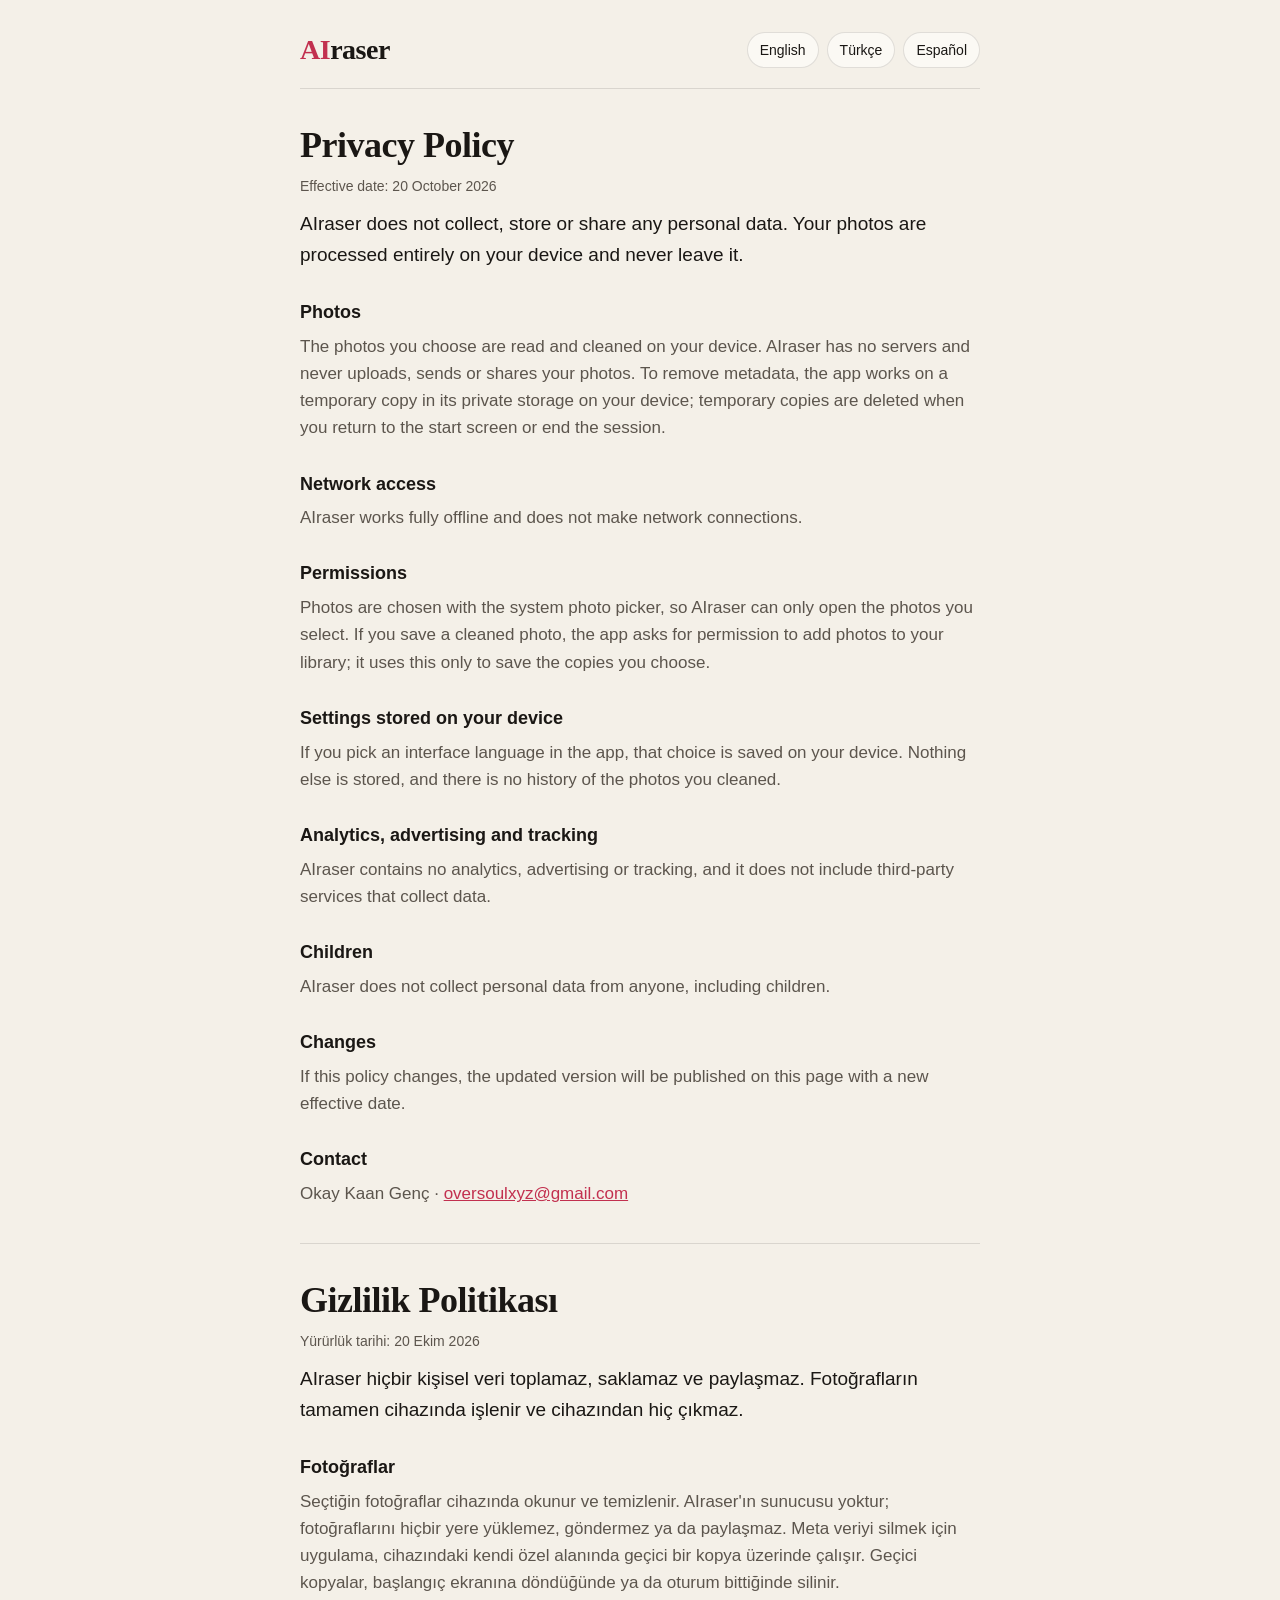
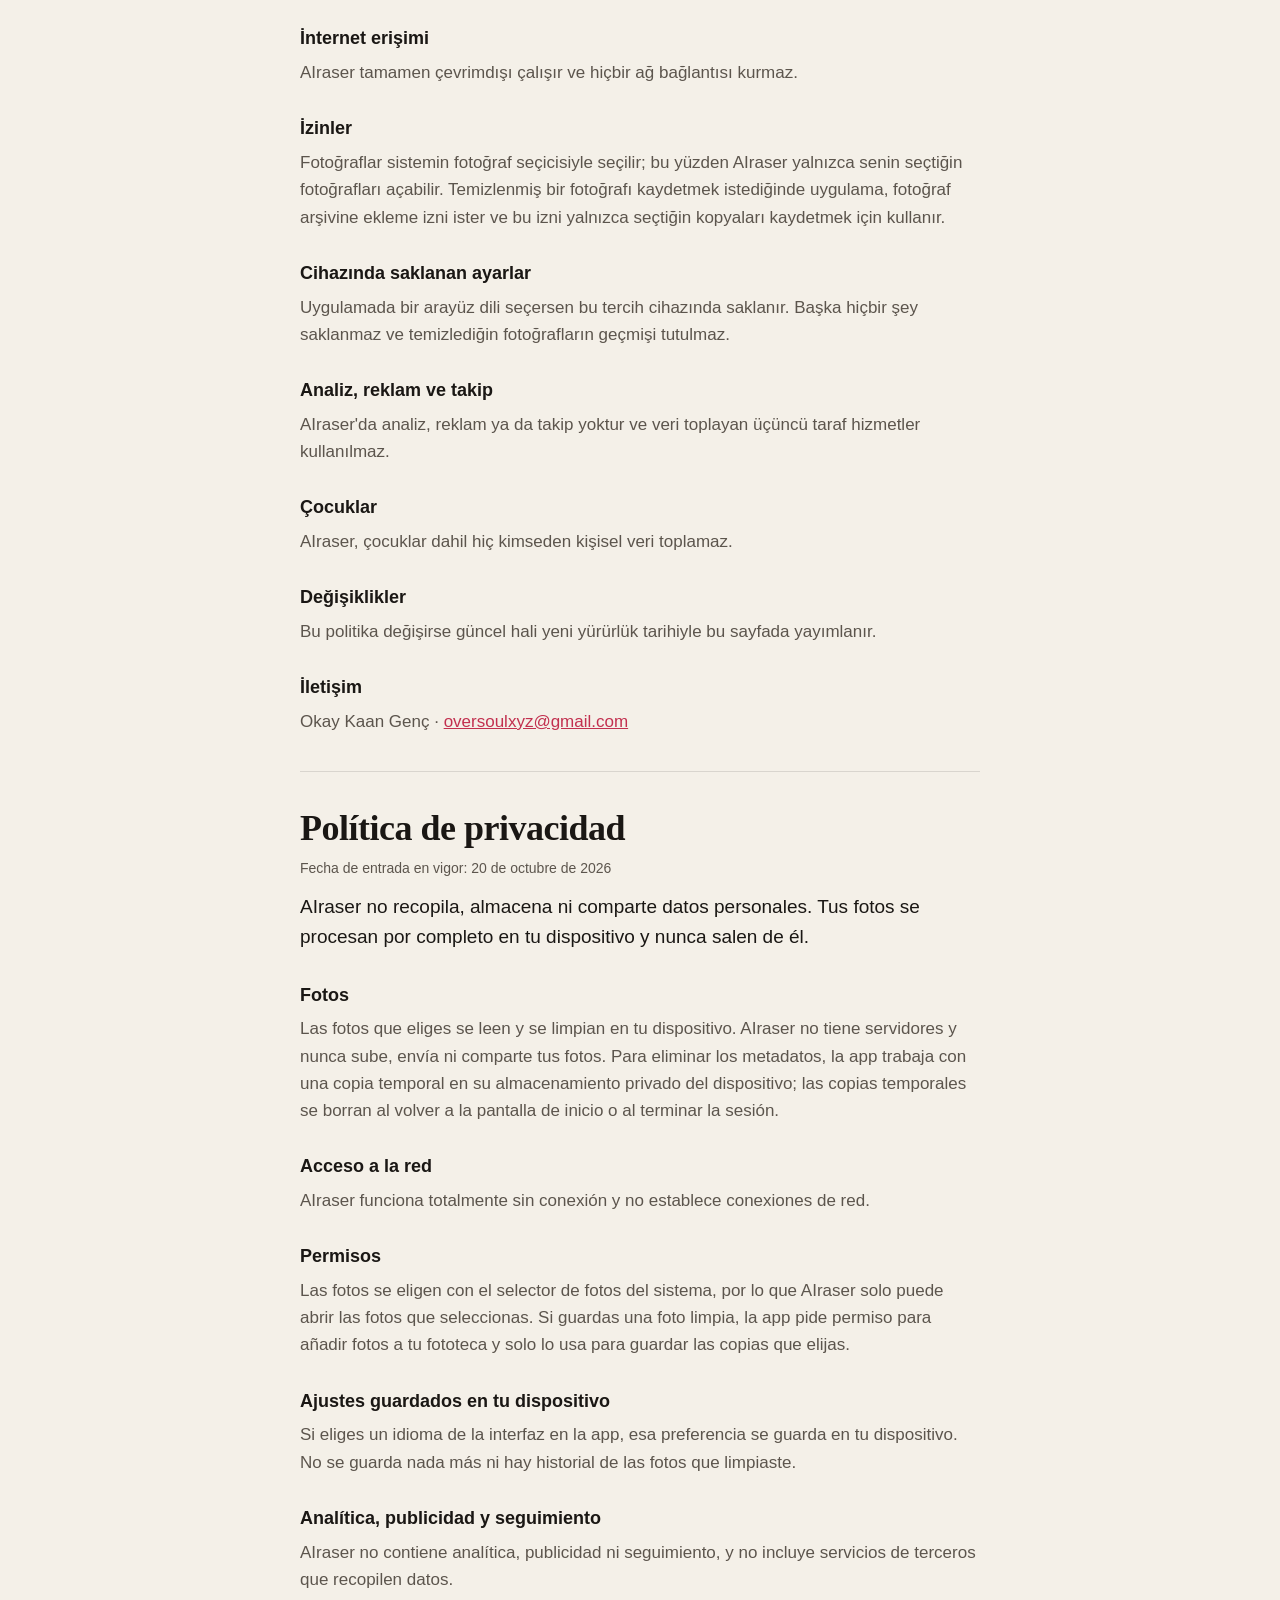
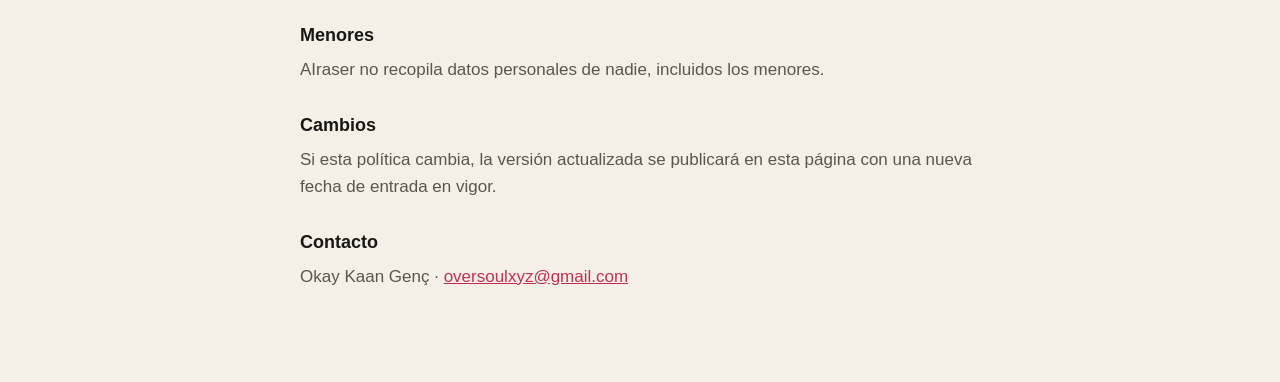
==== privacy.html @ 13f67885 "Add AIraser support and privacy pages Co-Authored-By: Claude Opus 5.5 <noreply@anthropic.com>" ====
<!doctype html>
<html lang="en">
<head>
<meta charset="utf-8">
<meta name="viewport" content="width=device-width, initial-scale=1">
<title>AIraser · Privacy Policy</title>
<meta name="description" content="AIraser does not collect any data. Photos are processed on your device and never leave it.">
<link rel="stylesheet" href="style.css">
</head>
<body>
<main>
  <header>
    <a class="wordmark" href="./"><span>AI</span>raser</a>
    <nav aria-label="Language">
      <a href="#en" lang="en">English</a>
      <a href="#tr" lang="tr">Türkçe</a>
      <a href="#es" lang="es">Español</a>
    </nav>
  </header>

  <section id="en" lang="en">
    <h1>Privacy Policy</h1>
    <p class="meta">Effective date: 20 October 2026</p>
    <p class="lead">AIraser does not collect, store or share any personal data. Your photos are processed entirely on your device and never leave it.</p>

    <h2>Photos</h2>
    <p>The photos you choose are read and cleaned on your device. AIraser has no servers and never uploads, sends or shares your photos. To remove metadata, the app works on a temporary copy in its private storage on your device; temporary copies are deleted when you return to the start screen or end the session.</p>

    <h2>Network access</h2>
    <p>AIraser works fully offline and does not make network connections.</p>

    <h2>Permissions</h2>
    <p>Photos are chosen with the system photo picker, so AIraser can only open the photos you select. If you save a cleaned photo, the app asks for permission to add photos to your library; it uses this only to save the copies you choose.</p>

    <h2>Settings stored on your device</h2>
    <p>If you pick an interface language in the app, that choice is saved on your device. Nothing else is stored, and there is no history of the photos you cleaned.</p>

    <h2>Analytics, advertising and tracking</h2>
    <p>AIraser contains no analytics, advertising or tracking, and it does not include third-party services that collect data.</p>

    <h2>Children</h2>
    <p>AIraser does not collect personal data from anyone, including children.</p>

    <h2>Changes</h2>
    <p>If this policy changes, the updated version will be published on this page with a new effective date.</p>

    <h2>Contact</h2>
    <p>Okay Kaan Genç · <a href="mailto:oversoulxyz@gmail.com">oversoulxyz@gmail.com</a></p>
  </section>

  <section id="tr" lang="tr">
    <h1>Gizlilik Politikası</h1>
    <p class="meta">Yürürlük tarihi: 20 Ekim 2026</p>
    <p class="lead">AIraser hiçbir kişisel veri toplamaz, saklamaz ve paylaşmaz. Fotoğrafların tamamen cihazında işlenir ve cihazından hiç çıkmaz.</p>

    <h2>Fotoğraflar</h2>
    <p>Seçtiğin fotoğraflar cihazında okunur ve temizlenir. AIraser'ın sunucusu yoktur; fotoğraflarını hiçbir yere yüklemez, göndermez ya da paylaşmaz. Meta veriyi silmek için uygulama, cihazındaki kendi özel alanında geçici bir kopya üzerinde çalışır. Geçici kopyalar, başlangıç ekranına döndüğünde ya da oturum bittiğinde silinir.</p>

    <h2>İnternet erişimi</h2>
    <p>AIraser tamamen çevrimdışı çalışır ve hiçbir ağ bağlantısı kurmaz.</p>

    <h2>İzinler</h2>
    <p>Fotoğraflar sistemin fotoğraf seçicisiyle seçilir; bu yüzden AIraser yalnızca senin seçtiğin fotoğrafları açabilir. Temizlenmiş bir fotoğrafı kaydetmek istediğinde uygulama, fotoğraf arşivine ekleme izni ister ve bu izni yalnızca seçtiğin kopyaları kaydetmek için kullanır.</p>

    <h2>Cihazında saklanan ayarlar</h2>
    <p>Uygulamada bir arayüz dili seçersen bu tercih cihazında saklanır. Başka hiçbir şey saklanmaz ve temizlediğin fotoğrafların geçmişi tutulmaz.</p>

    <h2>Analiz, reklam ve takip</h2>
    <p>AIraser'da analiz, reklam ya da takip yoktur ve veri toplayan üçüncü taraf hizmetler kullanılmaz.</p>

    <h2>Çocuklar</h2>
    <p>AIraser, çocuklar dahil hiç kimseden kişisel veri toplamaz.</p>

    <h2>Değişiklikler</h2>
    <p>Bu politika değişirse güncel hali yeni yürürlük tarihiyle bu sayfada yayımlanır.</p>

    <h2>İletişim</h2>
    <p>Okay Kaan Genç · <a href="mailto:oversoulxyz@gmail.com">oversoulxyz@gmail.com</a></p>
  </section>

  <section id="es" lang="es">
    <h1>Política de privacidad</h1>
    <p class="meta">Fecha de entrada en vigor: 20 de octubre de 2026</p>
    <p class="lead">AIraser no recopila, almacena ni comparte datos personales. Tus fotos se procesan por completo en tu dispositivo y nunca salen de él.</p>

    <h2>Fotos</h2>
    <p>Las fotos que eliges se leen y se limpian en tu dispositivo. AIraser no tiene servidores y nunca sube, envía ni comparte tus fotos. Para eliminar los metadatos, la app trabaja con una copia temporal en su almacenamiento privado del dispositivo; las copias temporales se borran al volver a la pantalla de inicio o al terminar la sesión.</p>

    <h2>Acceso a la red</h2>
    <p>AIraser funciona totalmente sin conexión y no establece conexiones de red.</p>

    <h2>Permisos</h2>
    <p>Las fotos se eligen con el selector de fotos del sistema, por lo que AIraser solo puede abrir las fotos que seleccionas. Si guardas una foto limpia, la app pide permiso para añadir fotos a tu fototeca y solo lo usa para guardar las copias que elijas.</p>

    <h2>Ajustes guardados en tu dispositivo</h2>
    <p>Si eliges un idioma de la interfaz en la app, esa preferencia se guarda en tu dispositivo. No se guarda nada más ni hay historial de las fotos que limpiaste.</p>

    <h2>Analítica, publicidad y seguimiento</h2>
    <p>AIraser no contiene analítica, publicidad ni seguimiento, y no incluye servicios de terceros que recopilen datos.</p>

    <h2>Menores</h2>
    <p>AIraser no recopila datos personales de nadie, incluidos los menores.</p>

    <h2>Cambios</h2>
    <p>Si esta política cambia, la versión actualizada se publicará en esta página con una nueva fecha de entrada en vigor.</p>

    <h2>Contacto</h2>
    <p>Okay Kaan Genç · <a href="mailto:oversoulxyz@gmail.com">oversoulxyz@gmail.com</a></p>
  </section>
</main>
</body>
</html>
---- style.css ----
:root {
  --bg: #f4f0e8;
  --surface: #fbf9f4;
  --ink: #1a1714;
  --soft: #5c554d;
  --line: rgba(26, 23, 20, 0.12);
  --accent: #c2304f;
  color-scheme: light dark;
}

@media (prefers-color-scheme: dark) {
  :root {
    --bg: #121110;
    --surface: #1c1a18;
    --ink: #f4efe6;
    --soft: #b8b0a5;
    --line: rgba(244, 239, 230, 0.14);
    --accent: #ff9db0;
  }
}

* {
  box-sizing: border-box;
}

body {
  margin: 0;
  background: var(--bg);
  color: var(--ink);
  font: 17px/1.6 -apple-system, BlinkMacSystemFont, "Segoe UI", Roboto, "Helvetica Neue", Arial, sans-serif;
}

main {
  max-width: 720px;
  margin: 0 auto;
  padding: 32px 20px 80px;
}

header {
  display: flex;
  flex-wrap: wrap;
  align-items: center;
  justify-content: space-between;
  gap: 12px;
  padding-bottom: 20px;
  border-bottom: 1px solid var(--line);
}

.wordmark {
  font: 600 28px/1 Georgia, "Times New Roman", serif;
  color: var(--ink);
  text-decoration: none;
  letter-spacing: -0.5px;
}

.wordmark span {
  color: var(--accent);
}

nav {
  display: flex;
  gap: 8px;
}

nav a {
  padding: 6px 12px;
  border: 1px solid var(--line);
  border-radius: 999px;
  background: var(--surface);
  color: var(--ink);
  text-decoration: none;
  font-size: 14px;
}

section {
  padding-top: 36px;
  scroll-margin-top: 16px;
}

section + section {
  margin-top: 36px;
  border-top: 1px solid var(--line);
}

h1 {
  font: 600 36px/1.15 Georgia, "Times New Roman", serif;
  letter-spacing: -0.5px;
  margin: 0 0 8px;
}

h2 {
  font-size: 18px;
  margin: 28px 0 6px;
}

p {
  margin: 0 0 12px;
  color: var(--soft);
}

.lead {
  font-size: 19px;
  color: var(--ink);
}

.meta {
  font-size: 14px;
}

a {
  color: var(--accent);
}
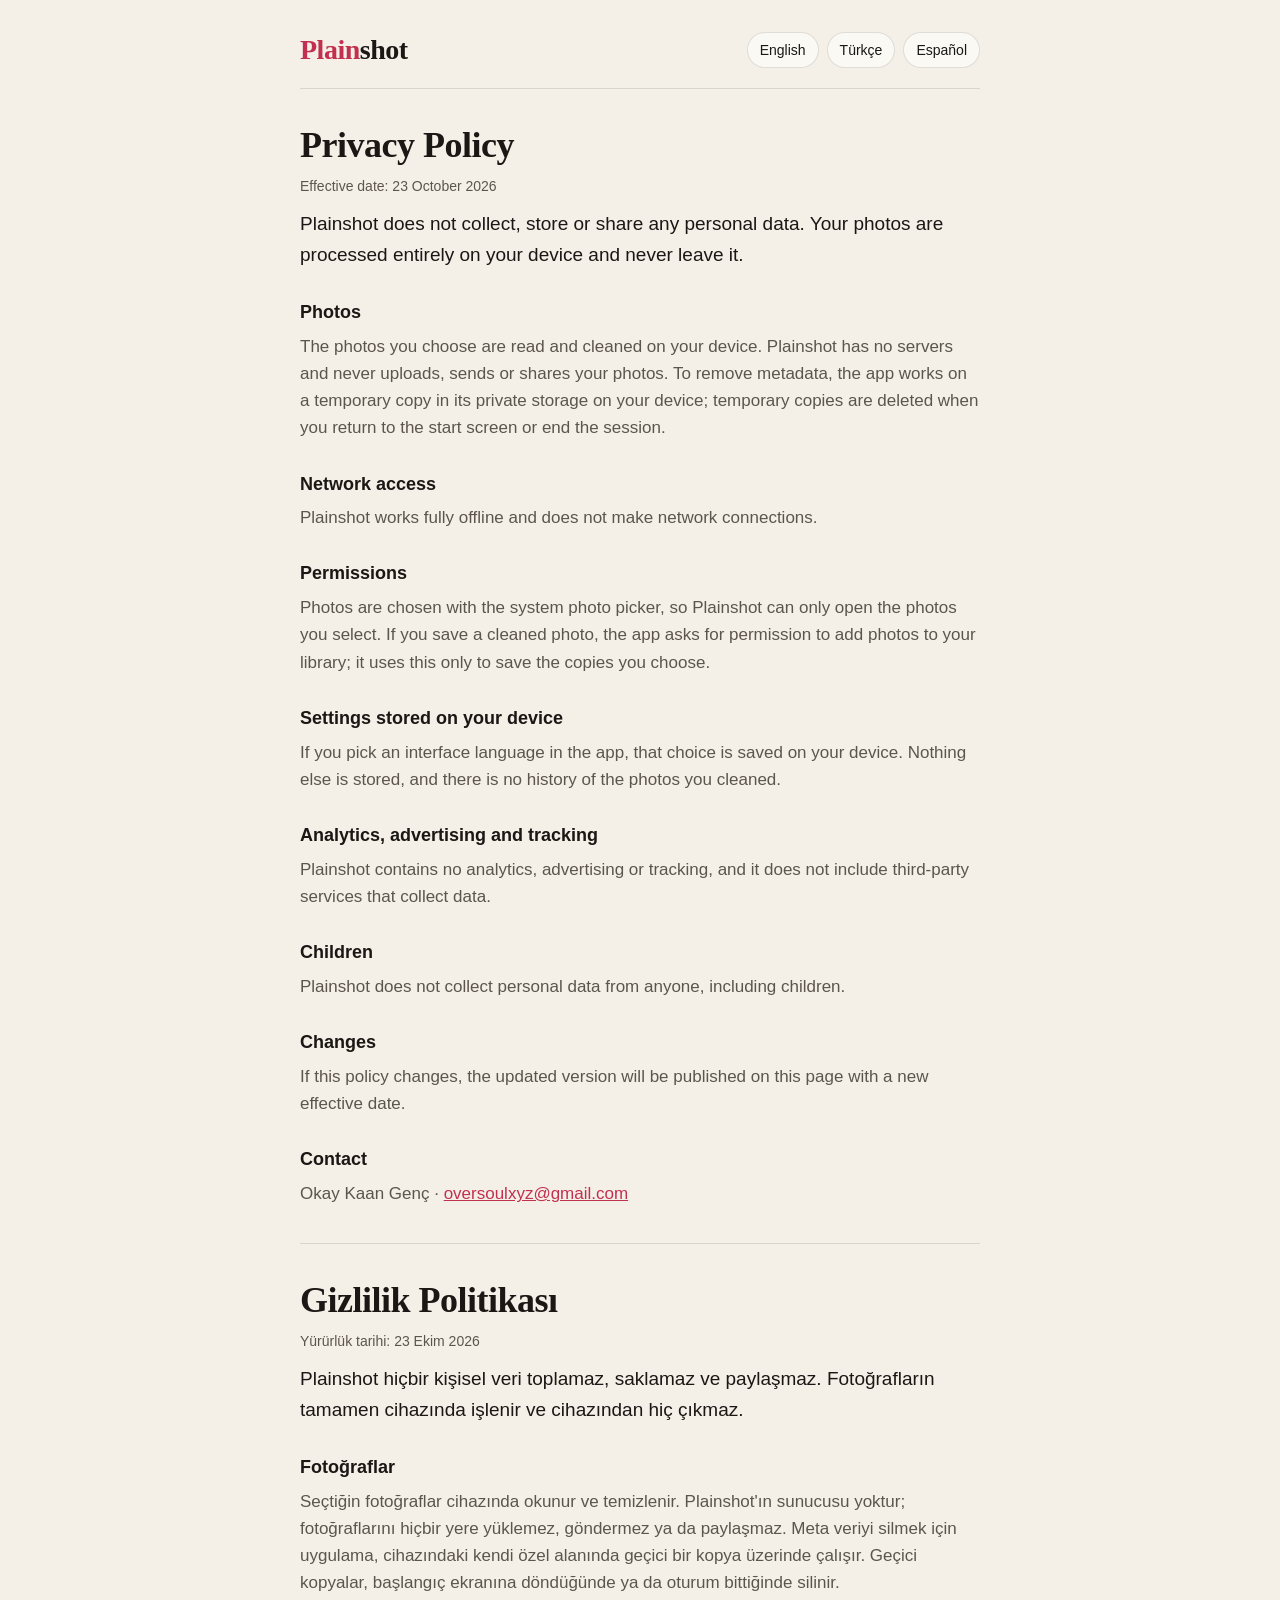
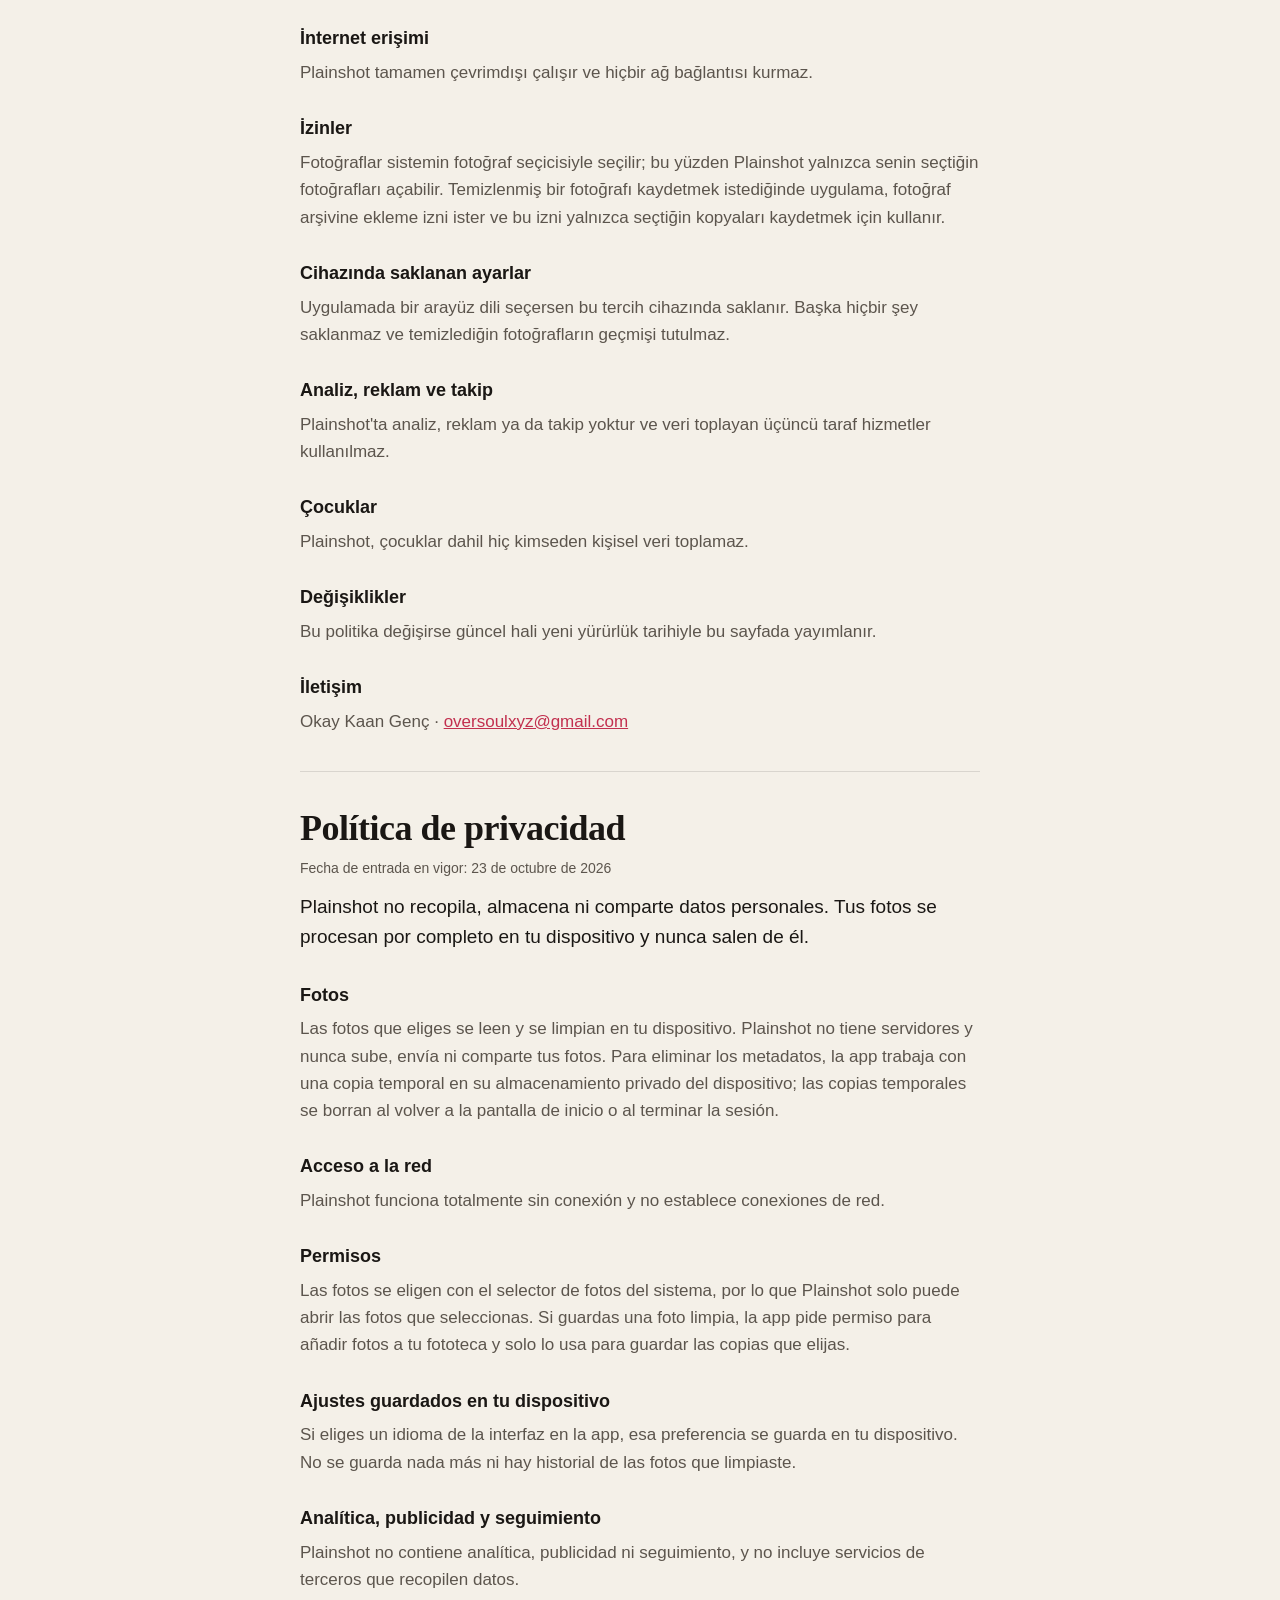
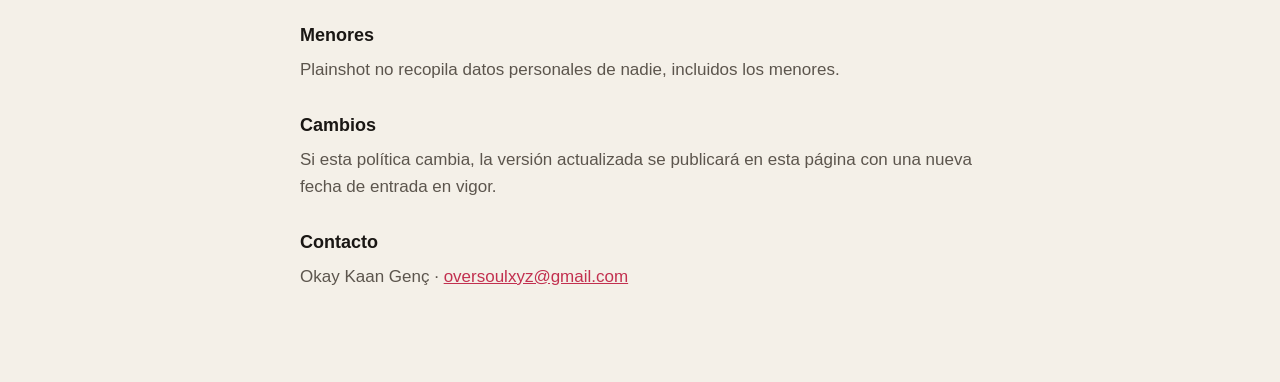
==== commit 322971d4: "Rename the app to Plainshot and describe it as a metadata remover Co-Authored-By: Claude Opus 5.5 <n" ====
--- a/privacy.html
+++ b/privacy.html
@@ -3,14 +3,14 @@
 <head>
 <meta charset="utf-8">
 <meta name="viewport" content="width=device-width, initial-scale=1">
-<title>AIraser · Privacy Policy</title>
-<meta name="description" content="AIraser does not collect any data. Photos are processed on your device and never leave it.">
+<title>Plainshot · Privacy Policy</title>
+<meta name="description" content="Plainshot does not collect any data. Photos are processed on your device and never leave it.">
 <link rel="stylesheet" href="style.css">
 </head>
 <body>
 <main>
   <header>
-    <a class="wordmark" href="./"><span>AI</span>raser</a>
+    <a class="wordmark" href="./"><span>Plain</span>shot</a>
     <nav aria-label="Language">
       <a href="#en" lang="en">English</a>
       <a href="#tr" lang="tr">Türkçe</a>
@@ -20,26 +20,26 @@
 
   <section id="en" lang="en">
     <h1>Privacy Policy</h1>
-    <p class="meta">Effective date: 20 October 2026</p>
-    <p class="lead">AIraser does not collect, store or share any personal data. Your photos are processed entirely on your device and never leave it.</p>
+    <p class="meta">Effective date: 23 October 2026</p>
+    <p class="lead">Plainshot does not collect, store or share any personal data. Your photos are processed entirely on your device and never leave it.</p>
 
     <h2>Photos</h2>
-    <p>The photos you choose are read and cleaned on your device. AIraser has no servers and never uploads, sends or shares your photos. To remove metadata, the app works on a temporary copy in its private storage on your device; temporary copies are deleted when you return to the start screen or end the session.</p>
+    <p>The photos you choose are read and cleaned on your device. Plainshot has no servers and never uploads, sends or shares your photos. To remove metadata, the app works on a temporary copy in its private storage on your device; temporary copies are deleted when you return to the start screen or end the session.</p>
 
     <h2>Network access</h2>
-    <p>AIraser works fully offline and does not make network connections.</p>
+    <p>Plainshot works fully offline and does not make network connections.</p>
 
     <h2>Permissions</h2>
-    <p>Photos are chosen with the system photo picker, so AIraser can only open the photos you select. If you save a cleaned photo, the app asks for permission to add photos to your library; it uses this only to save the copies you choose.</p>
+    <p>Photos are chosen with the system photo picker, so Plainshot can only open the photos you select. If you save a cleaned photo, the app asks for permission to add photos to your library; it uses this only to save the copies you choose.</p>
 
     <h2>Settings stored on your device</h2>
     <p>If you pick an interface language in the app, that choice is saved on your device. Nothing else is stored, and there is no history of the photos you cleaned.</p>
 
     <h2>Analytics, advertising and tracking</h2>
-    <p>AIraser contains no analytics, advertising or tracking, and it does not include third-party services that collect data.</p>
+    <p>Plainshot contains no analytics, advertising or tracking, and it does not include third-party services that collect data.</p>
 
     <h2>Children</h2>
-    <p>AIraser does not collect personal data from anyone, including children.</p>
+    <p>Plainshot does not collect personal data from anyone, including children.</p>
 
     <h2>Changes</h2>
     <p>If this policy changes, the updated version will be published on this page with a new effective date.</p>
@@ -50,26 +50,26 @@
 
   <section id="tr" lang="tr">
     <h1>Gizlilik Politikası</h1>
-    <p class="meta">Yürürlük tarihi: 20 Ekim 2026</p>
-    <p class="lead">AIraser hiçbir kişisel veri toplamaz, saklamaz ve paylaşmaz. Fotoğrafların tamamen cihazında işlenir ve cihazından hiç çıkmaz.</p>
+    <p class="meta">Yürürlük tarihi: 23 Ekim 2026</p>
+    <p class="lead">Plainshot hiçbir kişisel veri toplamaz, saklamaz ve paylaşmaz. Fotoğrafların tamamen cihazında işlenir ve cihazından hiç çıkmaz.</p>
 
     <h2>Fotoğraflar</h2>
-    <p>Seçtiğin fotoğraflar cihazında okunur ve temizlenir. AIraser'ın sunucusu yoktur; fotoğraflarını hiçbir yere yüklemez, göndermez ya da paylaşmaz. Meta veriyi silmek için uygulama, cihazındaki kendi özel alanında geçici bir kopya üzerinde çalışır. Geçici kopyalar, başlangıç ekranına döndüğünde ya da oturum bittiğinde silinir.</p>
+    <p>Seçtiğin fotoğraflar cihazında okunur ve temizlenir. Plainshot'ın sunucusu yoktur; fotoğraflarını hiçbir yere yüklemez, göndermez ya da paylaşmaz. Meta veriyi silmek için uygulama, cihazındaki kendi özel alanında geçici bir kopya üzerinde çalışır. Geçici kopyalar, başlangıç ekranına döndüğünde ya da oturum bittiğinde silinir.</p>
 
     <h2>İnternet erişimi</h2>
-    <p>AIraser tamamen çevrimdışı çalışır ve hiçbir ağ bağlantısı kurmaz.</p>
+    <p>Plainshot tamamen çevrimdışı çalışır ve hiçbir ağ bağlantısı kurmaz.</p>
 
     <h2>İzinler</h2>
-    <p>Fotoğraflar sistemin fotoğraf seçicisiyle seçilir; bu yüzden AIraser yalnızca senin seçtiğin fotoğrafları açabilir. Temizlenmiş bir fotoğrafı kaydetmek istediğinde uygulama, fotoğraf arşivine ekleme izni ister ve bu izni yalnızca seçtiğin kopyaları kaydetmek için kullanır.</p>
+    <p>Fotoğraflar sistemin fotoğraf seçicisiyle seçilir; bu yüzden Plainshot yalnızca senin seçtiğin fotoğrafları açabilir. Temizlenmiş bir fotoğrafı kaydetmek istediğinde uygulama, fotoğraf arşivine ekleme izni ister ve bu izni yalnızca seçtiğin kopyaları kaydetmek için kullanır.</p>
 
     <h2>Cihazında saklanan ayarlar</h2>
     <p>Uygulamada bir arayüz dili seçersen bu tercih cihazında saklanır. Başka hiçbir şey saklanmaz ve temizlediğin fotoğrafların geçmişi tutulmaz.</p>
 
     <h2>Analiz, reklam ve takip</h2>
-    <p>AIraser'da analiz, reklam ya da takip yoktur ve veri toplayan üçüncü taraf hizmetler kullanılmaz.</p>
+    <p>Plainshot'ta analiz, reklam ya da takip yoktur ve veri toplayan üçüncü taraf hizmetler kullanılmaz.</p>
 
     <h2>Çocuklar</h2>
-    <p>AIraser, çocuklar dahil hiç kimseden kişisel veri toplamaz.</p>
+    <p>Plainshot, çocuklar dahil hiç kimseden kişisel veri toplamaz.</p>
 
     <h2>Değişiklikler</h2>
     <p>Bu politika değişirse güncel hali yeni yürürlük tarihiyle bu sayfada yayımlanır.</p>
@@ -80,26 +80,26 @@
 
   <section id="es" lang="es">
     <h1>Política de privacidad</h1>
-    <p class="meta">Fecha de entrada en vigor: 20 de octubre de 2026</p>
-    <p class="lead">AIraser no recopila, almacena ni comparte datos personales. Tus fotos se procesan por completo en tu dispositivo y nunca salen de él.</p>
+    <p class="meta">Fecha de entrada en vigor: 23 de octubre de 2026</p>
+    <p class="lead">Plainshot no recopila, almacena ni comparte datos personales. Tus fotos se procesan por completo en tu dispositivo y nunca salen de él.</p>
 
     <h2>Fotos</h2>
-    <p>Las fotos que eliges se leen y se limpian en tu dispositivo. AIraser no tiene servidores y nunca sube, envía ni comparte tus fotos. Para eliminar los metadatos, la app trabaja con una copia temporal en su almacenamiento privado del dispositivo; las copias temporales se borran al volver a la pantalla de inicio o al terminar la sesión.</p>
+    <p>Las fotos que eliges se leen y se limpian en tu dispositivo. Plainshot no tiene servidores y nunca sube, envía ni comparte tus fotos. Para eliminar los metadatos, la app trabaja con una copia temporal en su almacenamiento privado del dispositivo; las copias temporales se borran al volver a la pantalla de inicio o al terminar la sesión.</p>
 
     <h2>Acceso a la red</h2>
-    <p>AIraser funciona totalmente sin conexión y no establece conexiones de red.</p>
+    <p>Plainshot funciona totalmente sin conexión y no establece conexiones de red.</p>
 
     <h2>Permisos</h2>
-    <p>Las fotos se eligen con el selector de fotos del sistema, por lo que AIraser solo puede abrir las fotos que seleccionas. Si guardas una foto limpia, la app pide permiso para añadir fotos a tu fototeca y solo lo usa para guardar las copias que elijas.</p>
+    <p>Las fotos se eligen con el selector de fotos del sistema, por lo que Plainshot solo puede abrir las fotos que seleccionas. Si guardas una foto limpia, la app pide permiso para añadir fotos a tu fototeca y solo lo usa para guardar las copias que elijas.</p>
 
     <h2>Ajustes guardados en tu dispositivo</h2>
     <p>Si eliges un idioma de la interfaz en la app, esa preferencia se guarda en tu dispositivo. No se guarda nada más ni hay historial de las fotos que limpiaste.</p>
 
     <h2>Analítica, publicidad y seguimiento</h2>
-    <p>AIraser no contiene analítica, publicidad ni seguimiento, y no incluye servicios de terceros que recopilen datos.</p>
+    <p>Plainshot no contiene analítica, publicidad ni seguimiento, y no incluye servicios de terceros que recopilen datos.</p>
 
     <h2>Menores</h2>
-    <p>AIraser no recopila datos personales de nadie, incluidos los menores.</p>
+    <p>Plainshot no recopila datos personales de nadie, incluidos los menores.</p>
 
     <h2>Cambios</h2>
     <p>Si esta política cambia, la versión actualizada se publicará en esta página con una nueva fecha de entrada en vigor.</p>
